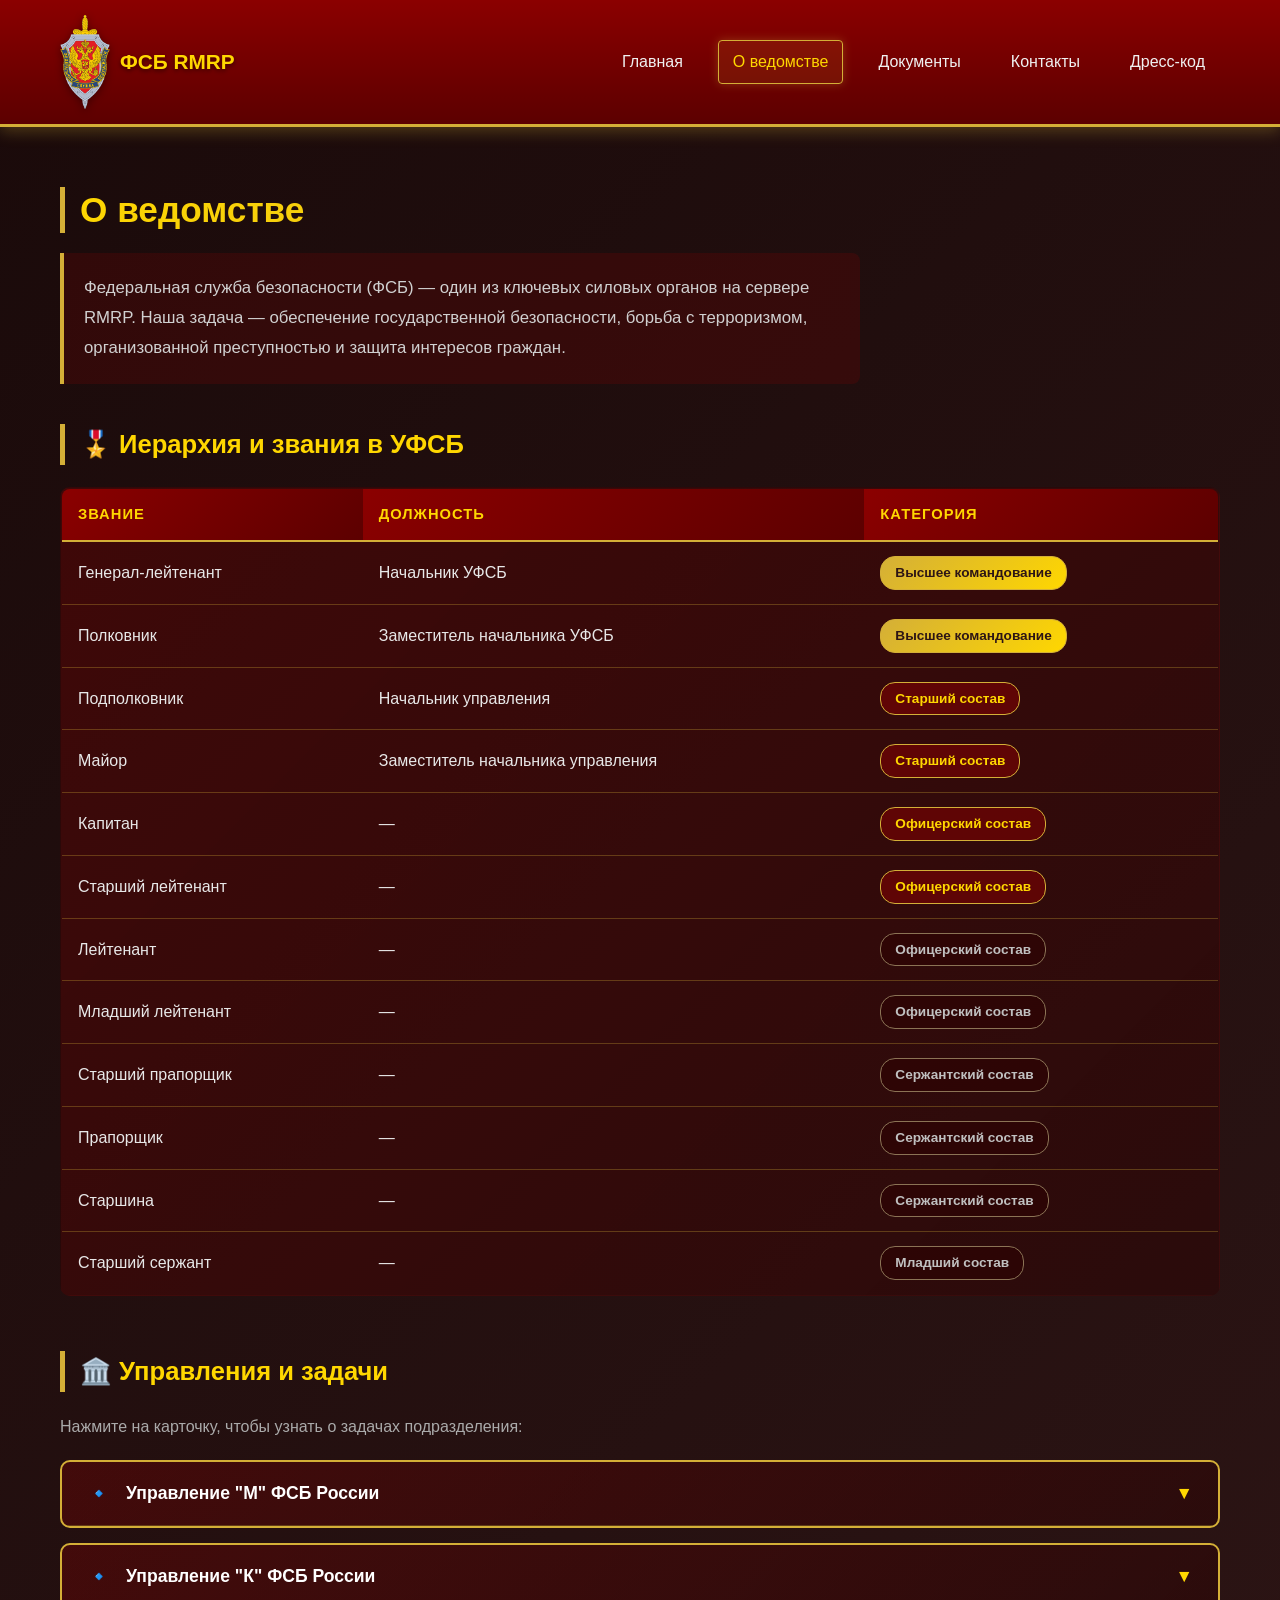
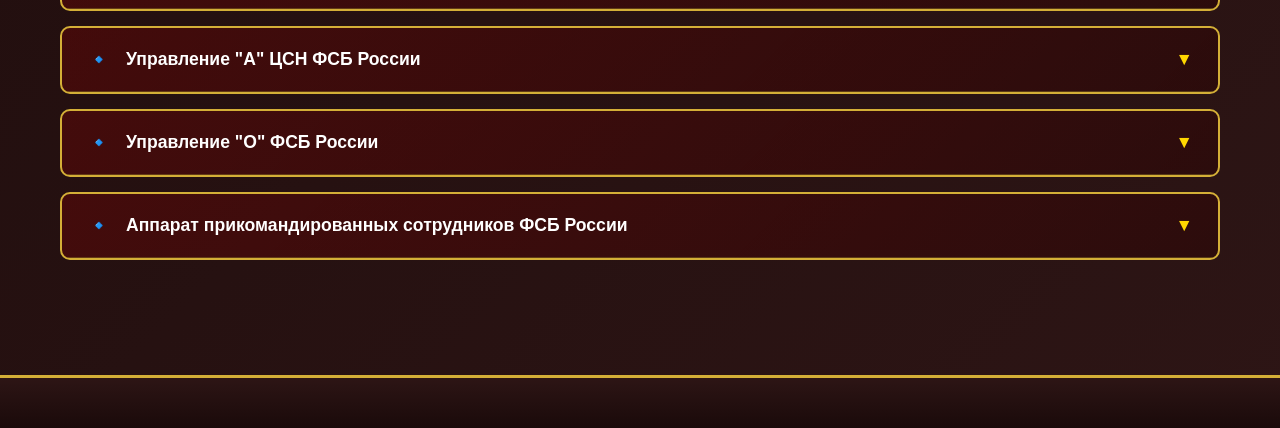
==== about.html @ 160edfbf "Первая загрузка сайта" ====
<!DOCTYPE html>
<html lang="ru">
<head>
    <meta charset="UTF-8">
    <meta name="viewport" content="width=device-width, initial-scale=1.0">
    <title>О ведомстве | ФСБ RMRP</title>
    <link rel="stylesheet" href="css/style.css">
</head>
<body>
    <header class="header">
        <div class="container header-inner">
            <div class="logo">
                <img src="FSB.png" alt="ФСБ Эмблема" class="logo-emblem">
                <span>ФСБ RMRP</span>
            </div>
            <nav class="nav">
                <a href="index.html">Главная</a>
                <a href="about.html" class="active">О ведомстве</a>
                <a href="docs.html">Документы</a>
                <a href="contacts.html">Контакты</a>
                <a href="dresscode.html">Дресс-код</a>
            </nav>
        </div>
    </header>

    <main class="main">
        <div class="container">
            <h1 class="page-title">О ведомстве</h1>
            <p class="intro-text">Федеральная служба безопасности (ФСБ) — один из ключевых силовых органов на сервере RMRP. Наша задача — обеспечение государственной безопасности, борьба с терроризмом, организованной преступностью и защита интересов граждан.</p>

            <section class="about-block">
                <h2>🎖️ Иерархия и звания в УФСБ</h2>
                <div class="table-responsive">
                    <table class="structure-table">
                        <thead><tr><th>Звание</th><th>Должность</th><th>Категория</th></tr></thead>
                        <tbody>
                            <tr><td>Генерал-лейтенант</td><td>Начальник УФСБ</td><td><span class="rank-badge rank-high">Высшее командование</span></td></tr>
                            <tr><td>Полковник</td><td>Заместитель начальника УФСБ</td><td><span class="rank-badge rank-high">Высшее командование</span></td></tr>
                            <tr><td>Подполковник</td><td>Начальник управления</td><td><span class="rank-badge rank-mid">Старший состав</span></td></tr>
                            <tr><td>Майор</td><td>Заместитель начальника управления</td><td><span class="rank-badge rank-mid">Старший состав</span></td></tr>
                            <tr><td>Капитан</td><td>—</td><td><span class="rank-badge rank-mid">Офицерский состав</span></td></tr>
                            <tr><td>Старший лейтенант</td><td>—</td><td><span class="rank-badge rank-mid">Офицерский состав</span></td></tr>
                            <tr><td>Лейтенант</td><td>—</td><td><span class="rank-badge rank-low">Офицерский состав</span></td></tr>
                            <tr><td>Младший лейтенант</td><td>—</td><td><span class="rank-badge rank-low">Офицерский состав</span></td></tr>
                            <tr><td>Старший прапорщик</td><td>—</td><td><span class="rank-badge rank-low">Сержантский состав</span></td></tr>
                            <tr><td>Прапорщик</td><td>—</td><td><span class="rank-badge rank-low">Сержантский состав</span></td></tr>
                            <tr><td>Старшина</td><td>—</td><td><span class="rank-badge rank-low">Сержантский состав</span></td></tr>
                            <tr><td>Старший сержант</td><td>—</td><td><span class="rank-badge rank-low">Младший состав</span></td></tr>
                        </tbody>
                    </table>
                </div>
            </section>

            <section class="about-block">
                <h2>🏛️ Управления и задачи</h2>
                <p style="color: #aaa; margin-bottom: 20px;">Нажмите на карточку, чтобы узнать о задачах подразделения:</p>
                
                <div class="accordion-container">
                    
                    <!-- Управление М -->
                    <div class="accordion-item">
                        <button class="accordion-header">
                            <span class="dept-icon">🔹</span>
                            <span>Управление "М" ФСБ России</span>
                            <span class="arrow">▼</span>
                        </button>
                        <div class="accordion-body">
                            <p><strong>Первая оперативно-следственная служба Федеральной службы безопасности</strong> — обособленное структурное подразделение прямого подчинения Начальнику управления Федеральной службы безопасности по региону, осуществляющее следственную и инспекторскую деятельность.</p>
                        </div>
                    </div>

                    <!-- Управление К -->
                    <div class="accordion-item">
                        <button class="accordion-header">
                            <span class="dept-icon">🔹</span>
                            <span>Управление "К" ФСБ России</span>
                            <span class="arrow">▼</span>
                        </button>
                        <div class="accordion-body">
                            <p><strong>Вторая оперативно-следственная служба Федеральной службы безопасности</strong> — структурное подразделение, осуществляющее следственную деятельность в структуре Федеральной службы безопасности, а также контроль за оборотом наркотиков, оружия и контрабанды.</p>
                        </div>
                    </div>

                    <!-- Управление А -->
                    <div class="accordion-item">
                        <button class="accordion-header">
                            <span class="dept-icon">🔹</span>
                            <span>Управление "А" ЦСН ФСБ России</span>
                            <span class="arrow">▼</span>
                        </button>
                        <div class="accordion-body">
                            <p><strong>Третья служба по защите конституционного строя и борьбе с экстремизмом и терроризмом Федеральной службы безопасности</strong> — основное силовое структурное подразделение Федеральной службы безопасности, осуществляющее деятельность по защите конституционного строя, по борьбе с терроризмом и экстремизмом.</p>
                        </div>
                    </div>

                    <!-- Управление О -->
                    <div class="accordion-item">
                        <button class="accordion-header">
                            <span class="dept-icon">🔹</span>
                            <span>Управление "О" ФСБ России</span>
                            <span class="arrow">▼</span>
                        </button>
                        <div class="accordion-body">
                            <p><strong>Четвертая служба организационно-кадровой работы Федеральной службы безопасности</strong> — служба Федеральной службы безопасности, которая отвечает за все внутренние кадровые потребности Федеральной службы безопасности и организацию деятельности Академии Федеральной службы безопасности для обучения новых оперативников ФСБ.</p>
                        </div>
                    </div>

                    <!-- Аппарат прикомандированных сотрудников -->
                    <div class="accordion-item">
                        <button class="accordion-header">
                            <span class="dept-icon">🔹</span>
                            <span>Аппарат прикомандированных сотрудников ФСБ России</span>
                            <span class="arrow">▼</span>
                        </button>
                        <div class="accordion-body">
                            <p><strong>Пятая служба прикомандированных сотрудников Федеральной службы безопасности</strong> — служба Федеральной службы безопасности, отвечающая за прикомандирование сотрудников по контракту к силовым государственным организациям, перечень которых определяется частью второй настоящей статьи с целью осуществления оперативно-розыскной деятельности, контроля специального оборудования, выполнения особых поручений, обеспечения законности.</p>
                        </div>
                    </div>

                </div>
            </section>
        </div>
    </main>

    <footer class="footer">
        <div class="container footer-inner"></div>
    </footer>
    <script src="js/script.js"></script>
</body>
</html>
---- css/style.css ----
* { margin: 0; padding: 0; box-sizing: border-box; }
html { scroll-behavior: smooth; }
body {
    font-family: 'Segoe UI', Tahoma, Geneva, Verdana, sans-serif;
    background: linear-gradient(135deg, #1a0a0a 0%, #2d1515 100%);
    color: #e8e8e8;
    line-height: 1.6;
    -webkit-font-smoothing: antialiased;
}
a { text-decoration: none; color: inherit; transition: all 0.3s ease; }
ul { list-style: none; }
img { max-width: 100%; height: auto; display: block; }
.container { max-width: 1200px; margin: 0 auto; padding: 0 20px; }

@media (hover: none) {
    a, button, .leader-discord, .btn { cursor: pointer; -webkit-tap-highlight-color: transparent; }
    .btn:active, .btn-sm:active, .leader-discord:active { transform: scale(0.98); opacity: 0.9; }
}

.header {
    background: linear-gradient(180deg, #8b0000 0%, #5c0000 100%);
    padding: 15px 0;
    border-bottom: 3px solid #d4af37;
    box-shadow: 0 4px 15px rgba(212, 175, 55, 0.3);
    position: sticky;
    top: 0;
    z-index: 100;
}
.header-inner {
    display: flex;
    justify-content: space-between;
    align-items: center;
    flex-wrap: wrap;
    gap: 15px;
}
.logo {
    font-size: 1.3rem;
    font-weight: bold;
    color: #ffd700;
    display: flex;
    align-items: center;
    gap: 10px;
    white-space: nowrap;
    text-shadow: 0 2px 4px rgba(0,0,0,0.5);
}
.logo-emblem { width: 50px; height: auto; filter: drop-shadow(0 2px 4px rgba(0,0,0,0.4)); }
.nav { display: flex; gap: 20px; }
.nav a {
    color: #f0f0f0; font-weight: 500; padding: 8px 14px; border-radius: 4px; border: 1px solid transparent; transition: all 0.3s ease;
}
.nav a:hover, .nav a.active {
    color: #ffd700; border-color: #d4af37; background: rgba(212, 175, 55, 0.1); box-shadow: 0 0 10px rgba(212, 175, 55, 0.3);
}

.hero {
    position: relative;
    background: linear-gradient(135deg, rgba(139, 0, 0, 0.9) 0%, rgba(45, 0, 0, 0.95) 100%);
    min-height: 500px; display: flex; align-items: center; justify-content: center; text-align: center;
    border-bottom: 3px solid #d4af37;
}
.hero::before {
    content: ''; position: absolute; top: 0; left: 0; right: 0; bottom: 0;
    background: radial-gradient(ellipse at center, transparent 0%, rgba(0,0,0,0.4) 100%); pointer-events: none;
}
.hero-overlay { position: absolute; top: 0; left: 0; right: 0; bottom: 0; z-index: 1; }
.hero-content { position: relative; z-index: 2; padding: 0 20px; max-width: 900px; margin: 0 auto; width: 100%; }
.hero-emblem { width: 150px; height: auto; margin: 0 auto 25px auto; display: block; filter: drop-shadow(0 6px 12px rgba(0,0,0,0.5)); }
.hero-title {
    font-size: 2.6rem;
    background: linear-gradient(135deg, #ffd700 0%, #d4af37 50%, #ffd700 100%);
    -webkit-background-clip: text; -webkit-text-fill-color: transparent; background-clip: text;
    margin-bottom: 15px; text-transform: uppercase; letter-spacing: 3px; line-height: 1.2; font-weight: 700;
}
.hero-subtitle { font-size: 1.2rem; color: #f5f5f5; margin-bottom: 35px; font-weight: 300; text-shadow: 0 2px 6px rgba(0,0,0,0.6); }

.hero-buttons { display: flex; gap: 15px; justify-content: center; flex-wrap: wrap; }
.btn {
    padding: 14px 30px; border-radius: 6px; font-weight: 600; font-size: 0.95rem; cursor: pointer;
    display: inline-block; border: 2px solid transparent; min-height: 48px; transition: all 0.3s ease;
    text-transform: uppercase; letter-spacing: 1px;
}
.btn-primary {
    background: linear-gradient(135deg, #d4af37 0%, #ffd700 100%); color: #2d1515; border-color: #d4af37;
    box-shadow: 0 4px 12px rgba(212, 175, 55, 0.4);
}
.btn-primary:hover { background: linear-gradient(135deg, #ffd700 0%, #d4af37 100%); transform: translateY(-3px); box-shadow: 0 8px 20px rgba(212, 175, 55, 0.6); }
.btn-secondary { background: transparent; color: #ffd700; border: 2px solid #d4af37; }
.btn-secondary:hover { background: rgba(212, 175, 55, 0.15); transform: translateY(-3px); }
.btn-sm {
    padding: 8px 16px; font-size: 0.85rem; background: linear-gradient(135deg, #d4af37 0%, #ffd700 100%);
    color: #2d1515; border-radius: 4px; cursor: pointer; transition: all 0.3s; min-height: 38px; font-weight: 600; border: 1px solid #d4af37;
}
.btn-sm:hover { background: linear-gradient(135deg, #ffd700 0%, #d4af37 100%); transform: translateY(-2px); }

.main { padding: 60px 0; }
.main h2, .page-title { color: #ffd700; margin-bottom: 20px; border-left: 5px solid #d4af37; padding-left: 15px; }
.main h2 { font-size: 1.9rem; }
.page-title { 
    font-size: 2.2rem; line-height: 1.3;
    background: linear-gradient(135deg, #ffd700 0%, #d4af37 100%);
    -webkit-background-clip: text; -webkit-text-fill-color: transparent; background-clip: text;
}
.intro-text {
    font-size: 1.05rem; color: #d0d0d0; margin-bottom: 40px; max-width: 800px; line-height: 1.8;
    padding: 20px; background: rgba(139, 0, 0, 0.2); border-left: 4px solid #d4af37; border-radius: 0 8px 8px 0;
}

.contacts-page { padding-top: 60px; padding-bottom: 60px; min-height: auto; }
.senior-staff-section { margin-top: 60px; }
.dept-block {
    margin-bottom: 50px; padding: 30px;
    background: linear-gradient(135deg, rgba(139, 0, 0, 0.3) 0%, rgba(45, 0, 0, 0.4) 100%);
    border-radius: 10px; border: 2px solid #d4af37;
}
.dept-title {
    font-size: 1.5rem; color: #ffd700; margin-bottom: 25px; display: flex; align-items: center; gap: 10px;
    border-bottom: 2px solid #d4af37; padding-bottom: 12px;
}

.leaders-grid { display: grid; grid-template-columns: repeat(auto-fit, minmax(270px, 1fr)); gap: 22px; width: 100%; }
.leader-card {
    background: linear-gradient(135deg, rgba(139, 0, 0, 0.4) 0%, rgba(45, 0, 0, 0.5) 100%);
    border: 2px solid #d4af37; border-radius: 10px; padding: 28px 22px; transition: all 0.3s; text-align: center;
}
.leader-card:hover { border-color: #ffd700; transform: translateY(-6px); box-shadow: 0 12px 30px rgba(212, 175, 55, 0.4); }
.leader-main { border: 3px solid #ffd700; background: linear-gradient(135deg, rgba(139, 0, 0, 0.6) 0%, rgba(45, 0, 0, 0.7) 100%); }
.leader-rank { font-size: 0.9rem; font-weight: 600; color: #ffd700; margin-bottom: 10px; text-transform: uppercase; letter-spacing: 1.5px; }
.leader-name { font-size: 1.3rem; color: #ffffff; margin-bottom: 6px; font-weight: 700; }
.leader-position { color: #e0e0e0; font-size: 0.92rem; margin-bottom: 22px; min-height: 40px; }
.leader-discord {
    background: rgba(45, 0, 0, 0.6); border: 1.5px solid #d4af37; border-radius: 8px; padding: 14px 16px;
    display: flex; align-items: center; justify-content: center; gap: 10px; cursor: pointer;
    transition: all 0.3s; flex-direction: column; min-height: 65px;
}
.leader-discord:hover { border-color: #ffd700; background: rgba(139, 0, 0, 0.4); box-shadow: 0 0 15px rgba(212, 175, 55, 0.4); }
.discord-icon { font-size: 1.2rem; }
.discord-handle { font-weight: 600; color: #ffd700; font-family: 'Consolas', monospace; word-break: break-all; }
.discord-hint { display: block; font-size: 0.72rem; color: #c0c0c0; margin-top: 4px; }
@keyframes pulse { 0% { transform: scale(1); } 50% { transform: scale(1.05); } 100% { transform: scale(1); } }
.discord-copied { animation: pulse 0.3s ease; color: #4caf50 !important; }

.star-lg {
    font-size: 1.5em; color: #ffd700; text-shadow: 0 0 10px rgba(255, 215, 0, 0.8);
    margin-right: 3px; display: inline-block; line-height: 1; vertical-align: middle;
}

.table-responsive { overflow-x: auto; -webkit-overflow-scrolling: touch; max-width: 100%; }
.structure-table {
    width: 100%; border-collapse: collapse;
    background: linear-gradient(135deg, rgba(139, 0, 0, 0.3) 0%, rgba(45, 0, 0, 0.4) 100%);
    border-radius: 10px; overflow: hidden; border: 2px solid #d4af37; table-layout: auto;
}
.structure-table th, .structure-table td {
    padding: 14px 16px; text-align: left; border-bottom: 1px solid rgba(212, 175, 55, 0.3);
    white-space: normal; word-wrap: break-word;
}
.structure-table th {
    background: linear-gradient(135deg, #8b0000 0%, #5c0000 100%);
    color: #ffd700; font-weight: 600; text-transform: uppercase; letter-spacing: 1px;
    border-bottom: 2px solid #d4af37; font-size: 0.92rem;
}
.structure-table tr:last-child td { border-bottom: none; }
.structure-table tr:hover { background: rgba(212, 175, 55, 0.1); }

.rank-badge {
    display: inline-block; padding: 5px 14px; border-radius: 15px; font-size: 0.85rem;
    font-weight: 600; text-align: center; min-width: 30px; border: 1.5px solid;
}
.rank-high    { background: linear-gradient(135deg, #d4af37 0%, #ffd700 100%); color: #2d1515; border-color: #d4af37; }
.rank-mid     { background: rgba(139, 0, 0, 0.5); color: #ffd700; border-color: #d4af37; }
.rank-low     { background: rgba(45, 0, 0, 0.5); color: #c0c0c0; border-color: #8b7355; }
.rank-legislation { background: linear-gradient(135deg, #6b3fa0 0%, #8b5fbf 100%); color: #ffffff; border-color: #9b7fbf; }
.rank-act     { background: linear-gradient(135deg, #2a9d8f 0%, #3dbfae 100%); color: #ffffff; border-color: #4fbfbf; }
.rank-table   { background: linear-gradient(135deg, #e67e22 0%, #f39c12 100%); color: #ffffff; border-color: #f39c12; }
.rank-charter { background: linear-gradient(135deg, #8b4513 0%, #cd853f 100%); color: #ffffff; border-color: #daa520; }

.about-block { margin-bottom: 55px; }
.about-block h2 { font-size: 1.6rem; margin-bottom: 22px; display: flex; align-items: center; gap: 10px; }

.accordion-container { display: flex; flex-direction: column; gap: 15px; }
.accordion-item {
    background: linear-gradient(135deg, rgba(139, 0, 0, 0.3) 0%, rgba(45, 0, 0, 0.4) 100%);
    border: 2px solid #d4af37; border-radius: 10px; overflow: hidden; transition: all 0.3s ease;
}
.accordion-item:hover { border-color: #ffd700; box-shadow: 0 0 15px rgba(212, 175, 55, 0.2); }
.accordion-header {
    width: 100%; padding: 20px 25px; background: transparent; border: none; color: #ffffff;
    font-size: 1.1rem; font-weight: 600; text-align: left; cursor: pointer;
    display: flex; align-items: center; gap: 15px; transition: background 0.3s;
}
.accordion-header:hover { background: rgba(212, 175, 55, 0.1); }
.dept-icon { font-size: 1.2rem; }
.accordion-header .arrow { margin-left: auto; transition: transform 0.3s ease; color: #ffd700; }
.accordion-item.active .accordion-header { background: rgba(212, 175, 55, 0.15); color: #ffd700; }
.accordion-item.active .accordion-header .arrow { transform: rotate(180deg); }
.accordion-body {
    max-height: 0; overflow: hidden; transition: max-height 0.4s ease-out, padding 0.3s ease;
    background: rgba(0, 0, 0, 0.2); border-top: 1px solid rgba(212, 175, 55, 0.3);
}
.accordion-item.active .accordion-body { max-height: 500px; padding: 20px 25px; }
.accordion-body p { color: #e0e0e0; line-height: 1.7; margin: 0; }
.accordion-body p strong { color: #ffd700; display: block; margin-bottom: 8px; font-size: 1.05rem; }

.dresscode-grid { display: grid; grid-template-columns: repeat(auto-fit, minmax(400px, 1fr)); gap: 30px; margin-top: 30px; }
.dresscode-card {
    background: linear-gradient(135deg, rgba(139, 0, 0, 0.4) 0%, rgba(45, 0, 0, 0.5) 100%);
    border: 2px solid #d4af37; border-radius: 12px; overflow: hidden;
    box-shadow: 0 8px 20px rgba(0,0,0,0.4); transition: all 0.3s ease; display: flex; flex-direction: column;
}
.dresscode-card:hover { transform: translateY(-5px); box-shadow: 0 12px 35px rgba(212, 175, 55, 0.3); border-color: #ffd700; }
.dresscode-image {
    width: 100%; height: auto; min-height: 400px; overflow: hidden; background: rgba(0,0,0,0.3);
    border-bottom: 2px solid #d4af37; display: flex; align-items: center; justify-content: center;
}
.dresscode-image img {
    width: 100%; height: auto; max-height: 700px; object-fit: contain; transition: transform 0.3s ease;
}
.dresscode-card:hover .dresscode-image img { transform: scale(1.02); }
.dresscode-content { padding: 25px; flex: 1; }
.dresscode-content h3 { color: #ffd700; font-size: 1.4rem; margin-bottom: 15px; }
.dresscode-meta { margin-bottom: 15px; }
.dresscode-rank { display: inline-block; padding: 5px 12px; background: rgba(212, 175, 55, 0.2); border: 1px solid #d4af37; border-radius: 6px; color: #ffd700; font-size: 0.9rem; font-weight: 600; }
.dresscode-desc { color: #d0d0d0; margin-bottom: 12px; line-height: 1.6; font-size: 0.95rem; }
.dresscode-desc strong { color: #ffd700; }
.dresscode-rules { margin-top: 20px; padding: 18px; background: rgba(0,0,0,0.3); border-radius: 8px; border-left: 4px solid #d4af37; }
.dresscode-rules h4 { color: #4caf50; margin-bottom: 12px; font-size: 1.05rem; }
.dresscode-rules ul { list-style: none; padding: 0; }
.dresscode-rules li { padding: 6px 0; color: #e0e0e0; padding-left: 24px; position: relative; }
.dresscode-rules li:before { content: "✓"; position: absolute; left: 0; color: #4caf50; font-weight: bold; }

.departments-list { display: grid; grid-template-columns: repeat(auto-fit, minmax(260px, 1fr)); gap: 18px; }
.dept-card {
    background: linear-gradient(135deg, rgba(139, 0, 0, 0.4) 0%, rgba(45, 0, 0, 0.5) 100%);
    border: 2px solid #d4af37; padding: 20px 22px; border-radius: 8px;
    font-weight: 500; transition: all 0.3s; color: #f0f0f0;
}
.dept-card:hover { border-color: #ffd700; transform: translateY(-4px); box-shadow: 0 8px 20px rgba(212, 175, 55, 0.35); }

.section { padding: 65px 0; }
.section-title { font-size: 1.9rem; color: #ffd700; margin-bottom: 30px; border-left: 5px solid #d4af37; padding-left: 15px; }
.news-grid { display: grid; grid-template-columns: repeat(auto-fit, minmax(310px, 1fr)); gap: 25px; }
.news-card {
    background: linear-gradient(135deg, rgba(139, 0, 0, 0.35) 0%, rgba(45, 0, 0, 0.45) 100%);
    border: 2px solid #d4af37; border-radius: 10px; padding: 28px; transition: all 0.3s;
}
.news-card:hover { transform: translateY(-6px); border-color: #ffd700; }
.news-date { display: inline-block; font-size: 0.88rem; color: #ffd700; font-weight: 600; margin-bottom: 12px; padding: 4px 10px; background: rgba(212, 175, 55, 0.15); border-radius: 4px; border: 1px solid rgba(212, 175, 55, 0.3); }
.news-title { font-size: 1.28rem; color: #ffffff; margin-bottom: 14px; }
.news-text { color: #d0d0d0; font-size: 0.96rem; margin-bottom: 20px; line-height: 1.6; }
.news-link { color: #ffd700; font-weight: 600; font-size: 0.92rem; }

.docs-controls { display: flex; gap: 15px; margin-bottom: 28px; flex-wrap: wrap; }
.docs-controls input, .docs-controls select {
    padding: 11px 16px; border-radius: 6px; border: 2px solid #d4af37;
    background: rgba(45, 0, 0, 0.6); color: #f0f0f0; font-size: 0.95rem; outline: none; transition: all 0.3s; min-height: 46px;
}
.docs-controls input { flex: 1; min-width: 200px; }
.docs-controls input:focus, .docs-controls select:focus { border-color: #ffd700; box-shadow: 0 0 12px rgba(212, 175, 55, 0.4); }
.docs-table th:last-child, .docs-table td:last-child { text-align: center; }
.doc-link { color: #ffd700; font-weight: 500; transition: all 0.2s; word-break: break-word; }
.doc-link:hover { color: #d4af37; text-decoration: underline; text-shadow: 0 0 8px rgba(255, 215, 0, 0.5); }
.docs-table th:nth-child(1), .docs-table td:nth-child(1) { width: 70px; text-align: center; font-weight: 600; color: #ffd700; }
.docs-table th:nth-child(2), .docs-table td:nth-child(2) { width: auto; }
.docs-table th:nth-child(3), .docs-table td:nth-child(3) { width: 130px; text-align: center; }
.docs-table th:nth-child(4), .docs-table td:nth-child(4) { width: 110px; text-align: center; }

/* === КОНТАКТЫ === */
.contacts-grid { display: grid; grid-template-columns: repeat(auto-fit, minmax(290px, 1fr)); gap: 22px; margin-bottom: 45px; }
.contact-card {
    background: linear-gradient(135deg, rgba(139, 0, 0, 0.35) 0%, rgba(45, 0, 0, 0.45) 100%);
    border: 2px solid #d4af37; padding: 28px; border-radius: 10px; text-align: center; transition: all 0.3s;
}
.contact-card:hover { border-color: #ffd700; transform: translateY(-4px); }
.contact-card h3 { color: #ffd700; margin-bottom: 12px; font-size: 1.25rem; }
.contact-card p { color: #d0d0d0; margin-bottom: 16px; font-size: 0.96rem; }
.contact-mail { display: block; margin-top: 12px; color: #ffd700; font-weight: 600; word-break: break-all; }
.contact-form {
    background: linear-gradient(135deg, rgba(139, 0, 0, 0.3) 0%, rgba(45, 0, 0, 0.4) 100%);
    padding: 35px; border-radius: 10px; border: 2px solid #d4af37; max-width: 700px;
}
.form-group { margin-bottom: 22px; }
.form-group label { display: block; margin-bottom: 9px; color: #ffd700; font-weight: 500; }
.form-group input, .form-group textarea {
    width: 100%; padding: 13px; border-radius: 6px; border: 2px solid #d4af37;
    background: rgba(45, 0, 0, 0.6); color: #ffffff; font-size: 0.96rem; outline: none; transition: all 0.3s; min-height: 46px;
}
.form-group textarea { min-height: 130px; resize: vertical; }
.form-group input:focus, .form-group textarea:focus { border-color: #ffd700; box-shadow: 0 0 12px rgba(212, 175, 55, 0.4); }
.form-status { margin-top: 16px; font-weight: 500; }
.form-status.success { color: #4caf50; }
.form-status.error { color: #f44336; }

.footer {
    background: linear-gradient(180deg, #2d1515 0%, #1a0a0a 100%);
    padding: 25px 0; text-align: center; border-top: 3px solid #d4af37;
    font-size: 0.9rem; color: #b0b0b0;
}

@media (max-width: 768px) {
    .header-inner { flex-direction: column; text-align: center; gap: 12px; }
    .nav { flex-wrap: wrap; justify-content: center; gap: 10px; width: 100%; }
    .nav a { padding: 9px 13px; font-size: 0.88rem; }
    .hero { min-height: 400px; padding: 65px 20px; }
    .hero-title { font-size: 1.9rem; letter-spacing: 2px; }
    .hero-subtitle { font-size: 1.05rem; }
    .hero-buttons { flex-direction: column; align-items: stretch; }
    .btn { width: 100%; text-align: center; }
    .hero-emblem { width: 100px; } .logo-emblem { width: 42px; }
    .page-title { font-size: 1.7rem; } .main { padding: 45px 0; }
    .container { padding: 0 16px; }
    .structure-table { font-size: 0.88rem; }
    .structure-table th, .structure-table td { padding: 11px 13px; }
    .dept-block { padding: 20px; margin-bottom: 35px; }
    .dept-title { font-size: 1.25rem; flex-wrap: wrap; }
    .leaders-grid { gap: 16px; }
    .docs-controls { flex-direction: column; }
    .docs-controls input, .docs-controls select { width: 100%; }
    
    /* Адаптив для дресс-кода и аккордеона */
    .dresscode-grid { grid-template-columns: 1fr; gap: 25px; }
    .dresscode-image { min-height: 300px; }
    .dresscode-image img { max-height: 500px; }
    .dresscode-content { padding: 20px; }
    .dresscode-rules-full { grid-template-columns: 1fr; }
}

@media (max-width: 480px) {
    .logo { font-size: 1.05rem; }
    .hero-title { font-size: 1.6rem; }
    .leader-name { font-size: 1.15rem; }
    .leader-position { font-size: 0.88rem; min-height: 48px; }
    .leader-discord { padding: 12px; }
    .discord-handle { font-size: 0.86rem; }
    .star-lg { font-size: 1.3em; }
    .hero-emblem { width: 80px; margin-bottom: 18px; }
    .logo-emblem { width: 36px; }
    .news-grid, .departments-list, .contacts-grid { grid-template-columns: 1fr; }
    .dept-card, .leader-card, .news-card, .contact-card { padding: 22px 16px; }
    .dresscode-image { min-height: 250px; }
    .dresscode-image img { max-height: 400px; }
    .dresscode-content h3 { font-size: 1.2rem; }
}
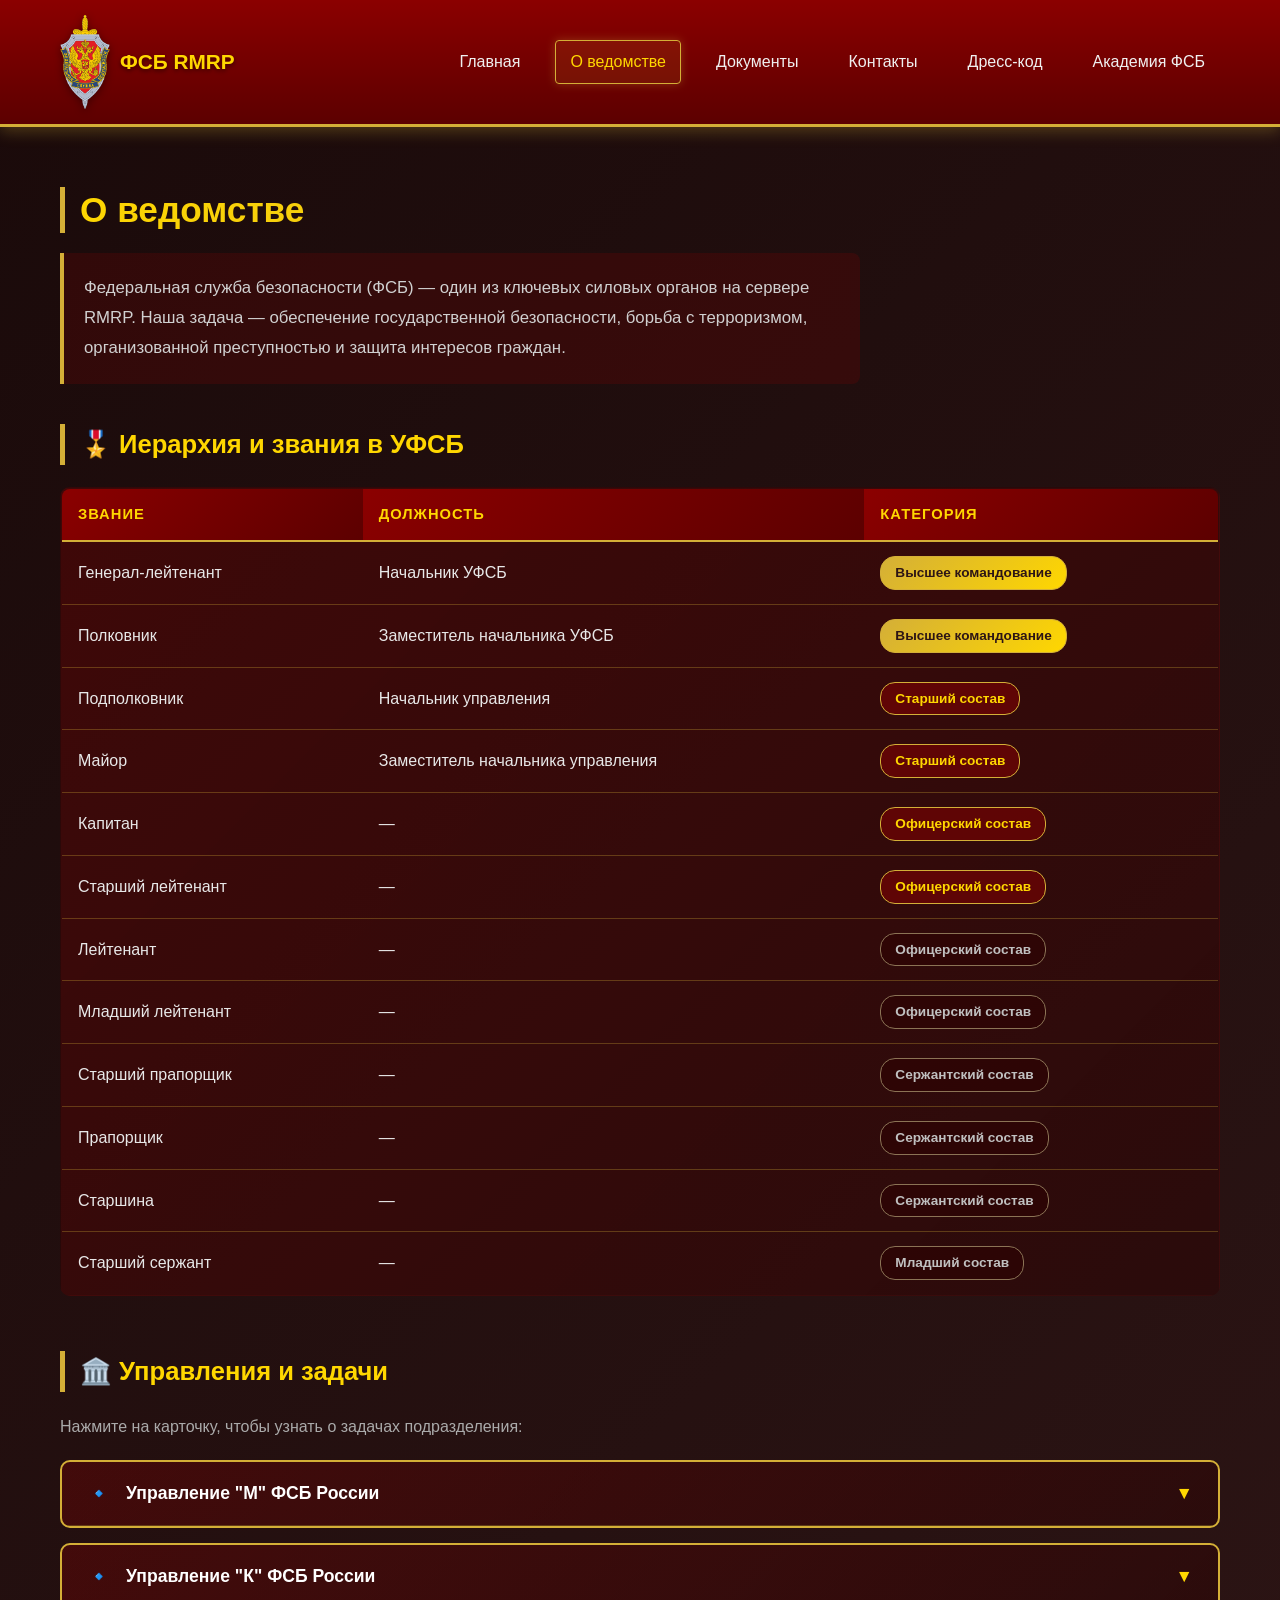
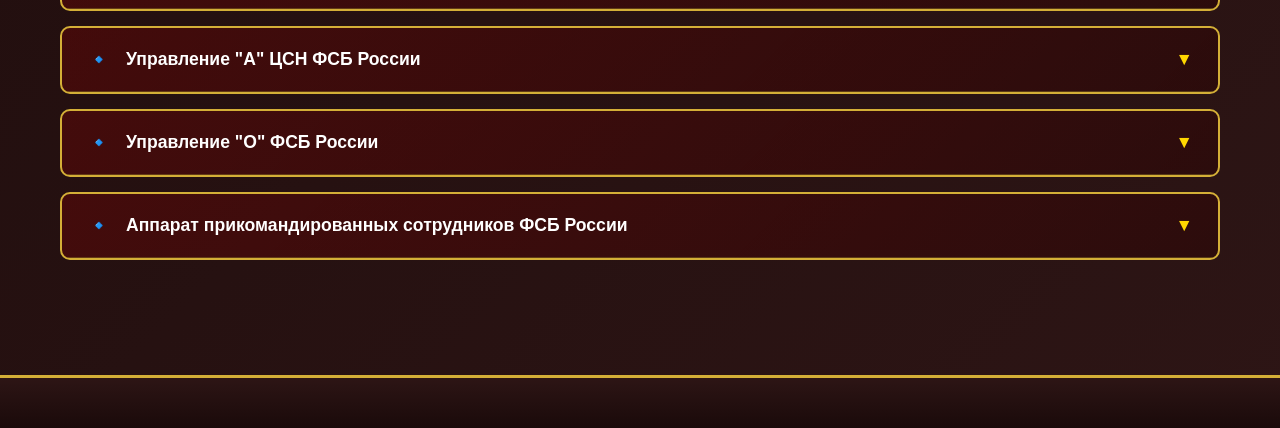
==== commit 3ee4e9d5: "Add files via upload" ====
--- a/about.html
+++ b/about.html
@@ -19,6 +19,7 @@
                 <a href="docs.html">Документы</a>
                 <a href="contacts.html">Контакты</a>
                 <a href="dresscode.html">Дресс-код</a>
+                <a href="academy.html">Академия ФСБ</a>
             </nav>
         </div>
     </header>
